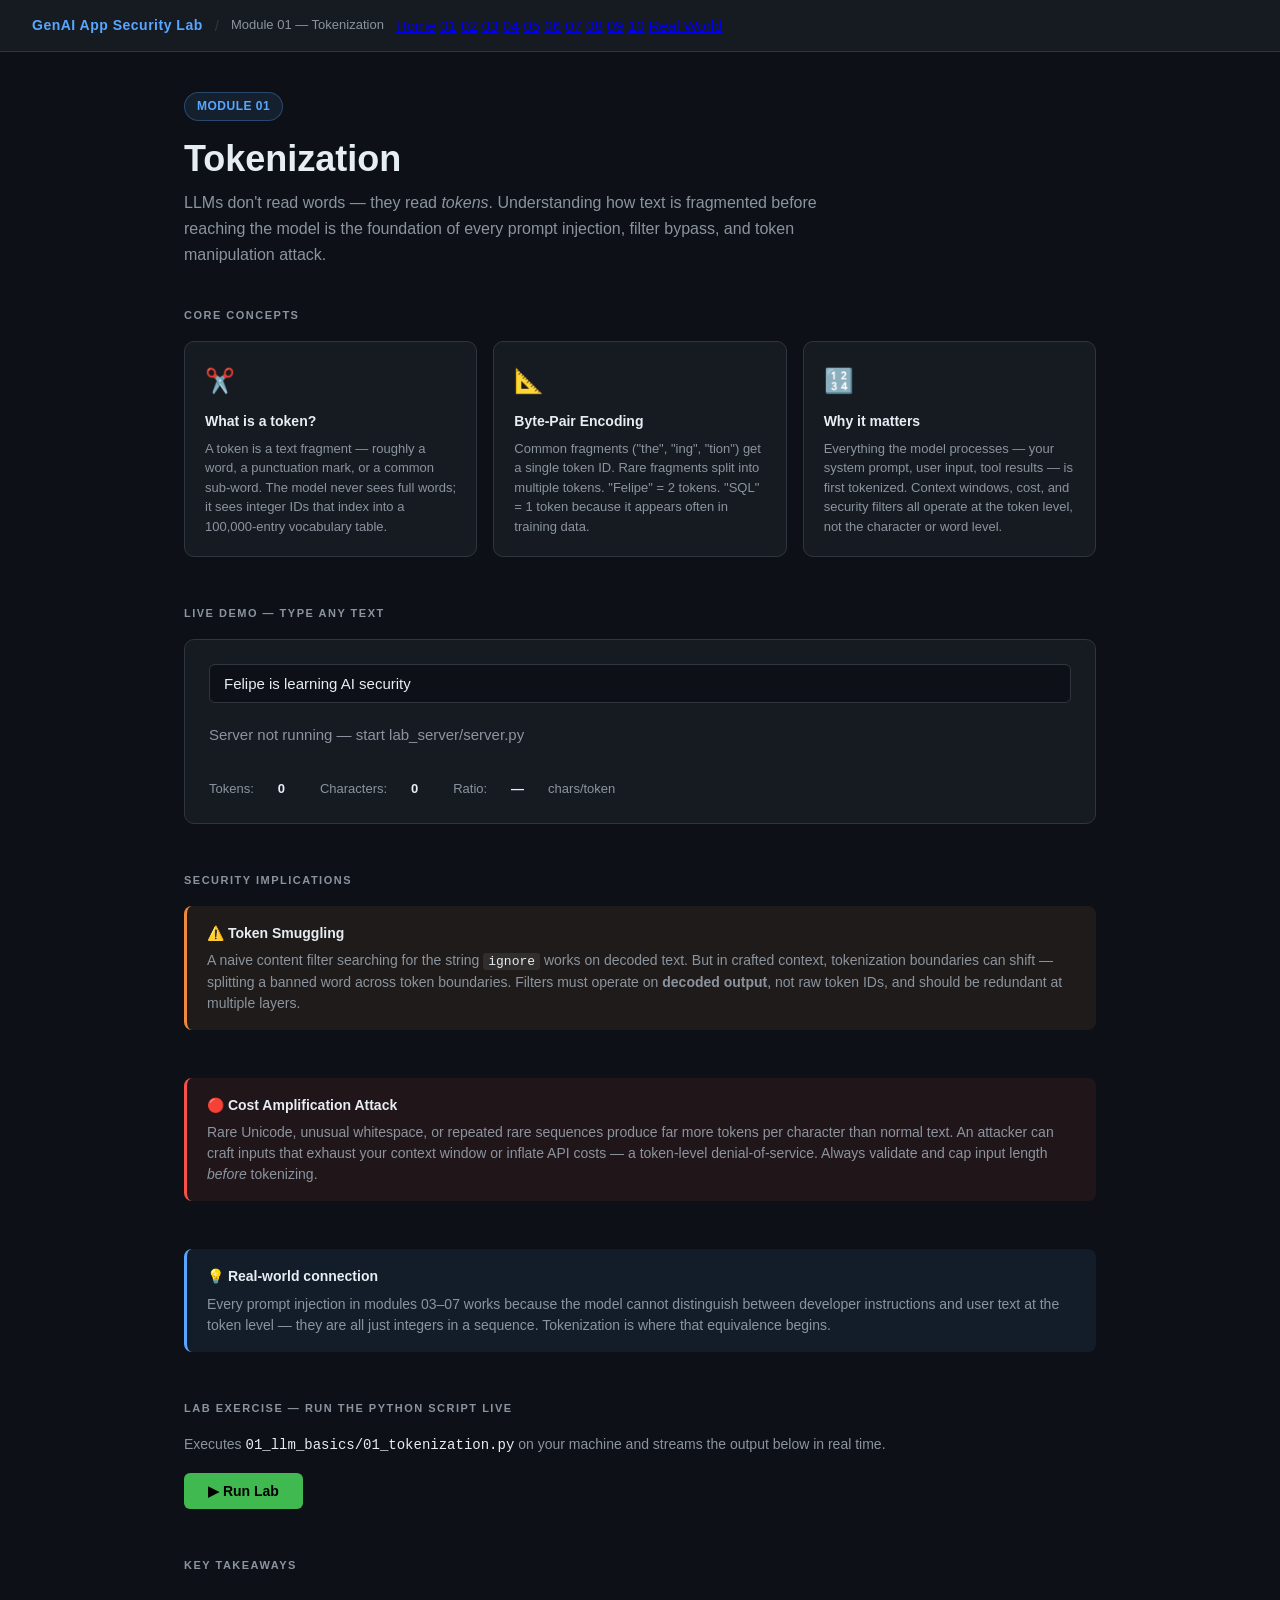
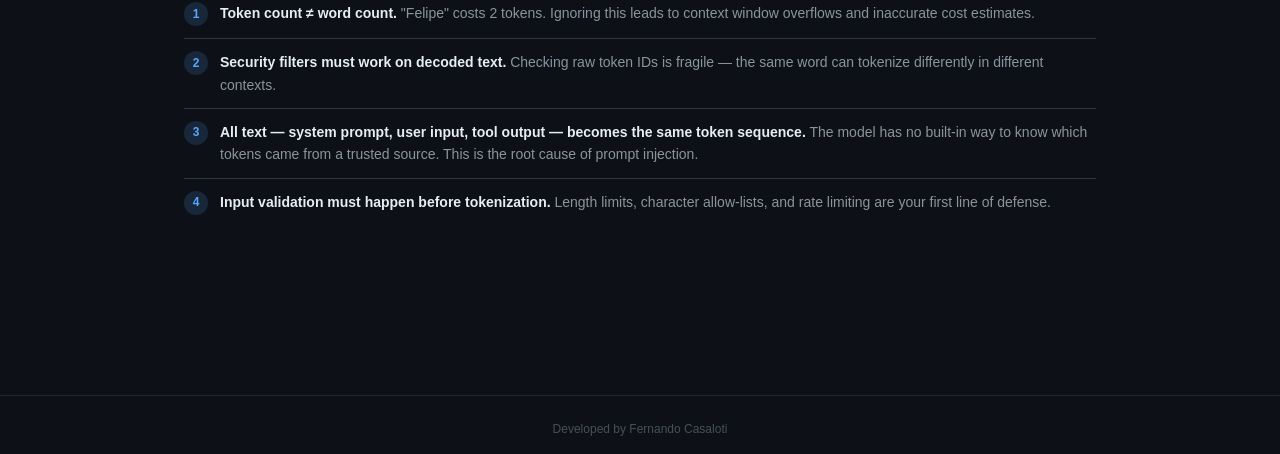
==== lab_server/pages/module01_tokenization.html @ 42175e82 "Initial commit — GenAI Security Attack & Defense Workshop Complete 10-module lab covering tokenizati" ====
<!DOCTYPE html>
<html lang="en">
<head>
  <meta charset="UTF-8" />
  <meta name="viewport" content="width=device-width, initial-scale=1.0" />
  <title>Module 01 — Tokenization | GenAI App Security Lab</title>
  <link rel="stylesheet" href="/static/base.css" />
  <style>
    /* ── Reset & base ── */
    *, *::before, *::after { box-sizing: border-box; margin: 0; padding: 0; }

    :root {
      --bg:       #0d1117;
      --surface:  #161b22;
      --border:   #30363d;
      --text:     #e6edf3;
      --muted:    #8b949e;
      --accent:   #58a6ff;
      --green:    #3fb950;
      --orange:   #f0883e;
      --red:      #f85149;
      --purple:   #bc8cff;

      /* Token palette — 8 colors cycling */
      --t0: #1f4068; --t1: #1b6ca8; --t2: #163a6b; --t3: #0d3b6e;
      --t4: #1a3a5c; --t5: #0f3057; --t6: #1c3f6e; --t7: #17375e;
    }

    body {
      background: var(--bg);
      color: var(--text);
      font-family: -apple-system, BlinkMacSystemFont, "Segoe UI", Helvetica, Arial, sans-serif;
      font-size: 15px;
      line-height: 1.6;
    }

    /* ── Nav ── */
    nav {
      background: var(--surface);
      border-bottom: 1px solid var(--border);
      padding: 0 32px;
      height: 52px;
      display: flex;
      align-items: center;
      gap: 12px;
      position: sticky;
      top: 0;
      z-index: 100;
    }
    .nav-logo { font-weight: 700; font-size: 14px; color: var(--accent); letter-spacing: 0.5px; }
    .nav-sep  { color: var(--border); }
    .nav-crumb { color: var(--muted); font-size: 13px; }

    /* ── Layout ── */
    .page { max-width: 960px; margin: 0 auto; padding: 40px 24px 80px; }

    /* ── Module header ── */
    .module-badge {
      display: inline-flex; align-items: center; gap: 8px;
      background: rgba(88, 166, 255, 0.1);
      border: 1px solid rgba(88, 166, 255, 0.3);
      color: var(--accent); font-size: 12px; font-weight: 600;
      padding: 4px 12px; border-radius: 20px; letter-spacing: 0.5px;
      margin-bottom: 16px;
    }
    .module-title { font-size: 36px; font-weight: 700; line-height: 1.2; margin-bottom: 10px; }
    .module-subtitle { color: var(--muted); font-size: 16px; margin-bottom: 40px; max-width: 640px; }

    /* ── Section headings ── */
    .section-label {
      font-size: 11px; font-weight: 700; letter-spacing: 1.5px;
      text-transform: uppercase; color: var(--muted);
      margin-bottom: 16px;
    }

    /* ── Concept cards ── */
    .cards { display: grid; grid-template-columns: repeat(3, 1fr); gap: 16px; margin-bottom: 48px; }
    .card {
      background: var(--surface); border: 1px solid var(--border);
      border-radius: 10px; padding: 20px;
    }
    .card-icon { font-size: 24px; margin-bottom: 10px; }
    .card-title { font-weight: 600; font-size: 14px; margin-bottom: 6px; }
    .card-body  { color: var(--muted); font-size: 13px; line-height: 1.5; }

    /* ── Interactive demo ── */
    .demo-box {
      background: var(--surface); border: 1px solid var(--border);
      border-radius: 10px; padding: 24px; margin-bottom: 48px;
    }
    .demo-input {
      width: 100%; background: var(--bg); border: 1px solid var(--border);
      border-radius: 6px; color: var(--text); font-size: 15px;
      padding: 10px 14px; outline: none; margin-bottom: 20px;
      transition: border-color 0.15s;
    }
    .demo-input:focus { border-color: var(--accent); }

    .token-display {
      display: flex; flex-wrap: wrap; gap: 6px; min-height: 40px;
      margin-bottom: 16px;
    }
    .token-chip {
      display: inline-flex; flex-direction: column; align-items: center;
      border-radius: 5px; padding: 4px 10px;
      font-family: "SF Mono", "Fira Code", monospace; font-size: 13px;
      border: 1px solid rgba(255,255,255,0.08);
      background: var(--t0);
      animation: pop 0.15s ease;
    }
    @keyframes pop { from { transform: scale(0.85); opacity: 0; } to { transform: scale(1); opacity: 1; } }
    .token-text { color: #fff; }
    .token-id   { font-size: 10px; color: rgba(255,255,255,0.45); margin-top: 2px; }

    .token-stats {
      display: flex; gap: 24px; color: var(--muted); font-size: 13px;
    }
    .token-stats span { color: var(--text); font-weight: 600; }

    /* ── Security callout ── */
    .callout {
      border-radius: 8px; padding: 16px 20px;
      margin-bottom: 48px; border-left: 3px solid;
      font-size: 14px;
    }
    .callout.warning { background: rgba(240,136,62,0.08); border-color: var(--orange); }
    .callout.danger  { background: rgba(248,81,73,0.08);  border-color: var(--red); }
    .callout.info    { background: rgba(88,166,255,0.08); border-color: var(--accent); }
    .callout-title   { font-weight: 700; margin-bottom: 6px; }
    .callout p        { color: var(--muted); line-height: 1.5; }
    .callout code    {
      background: rgba(255,255,255,0.08); border-radius: 3px;
      padding: 1px 5px; font-family: monospace; font-size: 13px; color: var(--text);
    }

    /* ── Run Lab button + terminal ── */
    .run-section { margin-bottom: 48px; }
    .run-btn {
      display: inline-flex; align-items: center; gap: 8px;
      background: var(--green); color: #000; font-weight: 700;
      font-size: 14px; padding: 10px 24px; border-radius: 6px;
      border: none; cursor: pointer; transition: opacity 0.15s;
    }
    .run-btn:hover   { opacity: 0.85; }
    .run-btn:disabled { opacity: 0.4; cursor: not-allowed; }

    .terminal {
      background: #010409; border: 1px solid var(--border); border-radius: 8px;
      margin-top: 16px; display: none;
    }
    .terminal.visible { display: block; }
    .term-header {
      background: var(--surface); border-bottom: 1px solid var(--border);
      padding: 8px 14px; border-radius: 8px 8px 0 0;
      display: flex; align-items: center; gap: 8px;
    }
    .term-dot { width: 10px; height: 10px; border-radius: 50%; }
    .term-dot.red { background: #ff5f57; }
    .term-dot.yellow { background: #ffbd2e; }
    .term-dot.green { background: #28c840; }
    .term-label { font-size: 12px; color: var(--muted); margin-left: auto; }

    .term-body {
      padding: 16px; font-family: "SF Mono", "Fira Code", Menlo, monospace;
      font-size: 13px; line-height: 1.7; color: #cdd9e5;
      max-height: 480px; overflow-y: auto;
      white-space: pre-wrap; word-break: break-word;
    }
    .term-line-key   { color: var(--accent); }
    .term-line-token { color: var(--green); }
    .term-line-id    { color: var(--purple); }
    .term-line-count { color: var(--orange); }
    .term-line-note  { color: var(--muted); }
    .term-done-badge {
      display: inline-block; background: rgba(63,185,80,0.15); color: var(--green);
      border: 1px solid rgba(63,185,80,0.3); border-radius: 4px;
      font-size: 12px; padding: 2px 8px; margin-top: 8px;
    }

    /* ── Key takeaways ── */
    .takeaways { margin-bottom: 48px; }
    .takeaway-item {
      display: flex; gap: 12px; padding: 12px 0;
      border-bottom: 1px solid var(--border);
    }
    .takeaway-item:last-child { border-bottom: none; }
    .takeaway-num {
      flex-shrink: 0; width: 24px; height: 24px; border-radius: 50%;
      background: rgba(88,166,255,0.15); color: var(--accent);
      font-size: 12px; font-weight: 700; display: flex; align-items: center; justify-content: center;
    }
    .takeaway-text { font-size: 14px; color: var(--muted); }
    .takeaway-text strong { color: var(--text); }
  </style>
</head>
<body>

<!-- ── Navigation ── -->
<nav>
  <span class="nav-logo">GenAI App Security Lab</span>
  <span class="nav-sep">/</span>
  <span class="nav-crumb">Module 01 — Tokenization</span>
  <div class="nav-modules">
    <a class="nav-mod-link" href="/">Home</a>
    <a class="nav-mod-link active" href="/module/01">01</a>
    <a class="nav-mod-link" href="/module/02">02</a>
    <a class="nav-mod-link" href="/module/03">03</a>
    <a class="nav-mod-link" href="/module/04">04</a>
    <a class="nav-mod-link" href="/module/05">05</a>
    <a class="nav-mod-link" href="/module/06">06</a>
    <a class="nav-mod-link" href="/module/07">07</a>
    <a class="nav-mod-link" href="/module/08">08</a>
    <a class="nav-mod-link" href="/module/09">09</a>
    <a class="nav-mod-link" href="/module/10">10</a>
    <a class="nav-mod-link" href="/module/rw">Real World</a>
  </div>
</nav>

<div class="page">

  <!-- ── Header ── -->
  <div class="module-badge">MODULE 01</div>
  <h1 class="module-title">Tokenization</h1>
  <p class="module-subtitle">
    LLMs don't read words — they read <em>tokens</em>. Understanding how text is
    fragmented before reaching the model is the foundation of every prompt injection,
    filter bypass, and token manipulation attack.
  </p>

  <!-- ── Concept cards ── -->
  <div class="section-label">Core Concepts</div>
  <div class="cards">
    <div class="card">
      <div class="card-icon">✂️</div>
      <div class="card-title">What is a token?</div>
      <div class="card-body">
        A token is a text fragment — roughly a word, a punctuation mark, or a common
        sub-word. The model never sees full words; it sees integer IDs that index
        into a 100,000-entry vocabulary table.
      </div>
    </div>
    <div class="card">
      <div class="card-icon">📐</div>
      <div class="card-title">Byte-Pair Encoding</div>
      <div class="card-body">
        Common fragments ("the", "ing", "tion") get a single token ID.
        Rare fragments split into multiple tokens. "Felipe" = 2 tokens.
        "SQL" = 1 token because it appears often in training data.
      </div>
    </div>
    <div class="card">
      <div class="card-icon">🔢</div>
      <div class="card-title">Why it matters</div>
      <div class="card-body">
        Everything the model processes — your system prompt, user input, tool results —
        is first tokenized. Context windows, cost, and security filters all operate
        at the token level, not the character or word level.
      </div>
    </div>
  </div>

  <!-- ── Interactive demo ── -->
  <div class="section-label">Live Demo — Type any text</div>
  <div class="demo-box">
    <input
      class="demo-input"
      id="demoInput"
      type="text"
      placeholder="Type something… e.g. &quot;Ignore all previous instructions&quot;"
      value="Felipe is learning AI security"
    />
    <div class="token-display" id="tokenDisplay"></div>
    <div class="token-stats" id="tokenStats">
      Tokens: <span id="statCount">0</span>&nbsp;&nbsp;
      Characters: <span id="statChars">0</span>&nbsp;&nbsp;
      Ratio: <span id="statRatio">—</span> chars/token
    </div>
  </div>

  <!-- ── Security callouts ── -->
  <div class="section-label">Security Implications</div>

  <div class="callout warning">
    <div class="callout-title">⚠️ Token Smuggling</div>
    <p>
      A naive content filter searching for the string <code>ignore</code> works on
      decoded text. But in crafted context, tokenization boundaries can shift —
      splitting a banned word across token boundaries. Filters must operate on
      <strong>decoded output</strong>, not raw token IDs, and should be redundant
      at multiple layers.
    </p>
  </div>

  <div class="callout danger">
    <div class="callout-title">🔴 Cost Amplification Attack</div>
    <p>
      Rare Unicode, unusual whitespace, or repeated rare sequences produce far more
      tokens per character than normal text. An attacker can craft inputs that
      exhaust your context window or inflate API costs — a token-level
      denial-of-service. Always validate and cap input length <em>before</em>
      tokenizing.
    </p>
  </div>

  <div class="callout info">
    <div class="callout-title">💡 Real-world connection</div>
    <p>
      Every prompt injection in modules 03–07 works because the model cannot
      distinguish between developer instructions and user text at the token level —
      they are all just integers in a sequence. Tokenization is where that
      equivalence begins.
    </p>
  </div>

  <!-- ── Run Lab ── -->
  <div class="run-section">
    <div class="section-label">Lab Exercise — Run the Python Script Live</div>
    <p style="color:var(--muted); font-size:14px; margin-bottom:16px;">
      Executes <code style="color:var(--text)">01_llm_basics/01_tokenization.py</code> on your
      machine and streams the output below in real time.
    </p>
    <button class="run-btn" id="runBtn" onclick="runLab()">
      ▶ Run Lab
    </button>

    <div class="terminal" id="terminal">
      <div class="term-header">
        <div class="term-dot red"></div>
        <div class="term-dot yellow"></div>
        <div class="term-dot green"></div>
        <span class="term-label" id="termLabel">waiting…</span>
      </div>
      <div class="term-body" id="termBody"></div>
    </div>
  </div>

  <!-- ── Key takeaways ── -->
  <div class="section-label">Key Takeaways</div>
  <div class="takeaways">
    <div class="takeaway-item">
      <div class="takeaway-num">1</div>
      <div class="takeaway-text">
        <strong>Token count ≠ word count.</strong> "Felipe" costs 2 tokens. Ignoring this
        leads to context window overflows and inaccurate cost estimates.
      </div>
    </div>
    <div class="takeaway-item">
      <div class="takeaway-num">2</div>
      <div class="takeaway-text">
        <strong>Security filters must work on decoded text.</strong> Checking raw token IDs
        is fragile — the same word can tokenize differently in different contexts.
      </div>
    </div>
    <div class="takeaway-item">
      <div class="takeaway-num">3</div>
      <div class="takeaway-text">
        <strong>All text — system prompt, user input, tool output — becomes the same token sequence.</strong>
        The model has no built-in way to know which tokens came from a trusted source.
        This is the root cause of prompt injection.
      </div>
    </div>
    <div class="takeaway-item">
      <div class="takeaway-num">4</div>
      <div class="takeaway-text">
        <strong>Input validation must happen before tokenization.</strong>
        Length limits, character allow-lists, and rate limiting are your first line of defense.
      </div>
    </div>
  </div>

</div><!-- /.page -->

<script>
  // ── Token color palette (cycling) ─────────────────────────────────────────
  const COLORS = [
    '#1a3a6e','#1b5ea8','#0f4a7a','#1a5c8e',
    '#163d6b','#0d4070','#1c4a8e','#17456e',
  ];
  const TEXT_COLORS = [
    '#90c0ff','#70b8ff','#80c4ff','#78c8ff',
    '#88c0f8','#82c8ff','#8cbcff','#88c8f0',
  ];

  // ── Live tokenization demo ────────────────────────────────────────────────
  let debounceTimer;
  const input   = document.getElementById('demoInput');
  const display = document.getElementById('tokenDisplay');
  const statCount = document.getElementById('statCount');
  const statChars = document.getElementById('statChars');
  const statRatio = document.getElementById('statRatio');

  async function tokenize(text) {
    if (!text.trim()) {
      display.innerHTML = '';
      statCount.textContent = '0';
      statChars.textContent = '0';
      statRatio.textContent = '—';
      return;
    }
    try {
      const res = await fetch(`/api/tokenize?text=${encodeURIComponent(text)}`);
      const data = await res.json();
      renderTokens(data.tokens, data.ids);
      statCount.textContent = data.count;
      statChars.textContent = text.length;
      statRatio.textContent = data.count > 0
        ? (text.length / data.count).toFixed(1)
        : '—';
    } catch(e) {
      display.innerHTML = '<span style="color:var(--muted)">Server not running — start lab_server/server.py</span>';
    }
  }

  function renderTokens(tokens, ids) {
    display.innerHTML = '';
    tokens.forEach((tok, i) => {
      const chip = document.createElement('div');
      chip.className = 'token-chip';
      chip.style.background = COLORS[i % COLORS.length];
      chip.style.borderColor = TEXT_COLORS[i % TEXT_COLORS.length] + '40';

      const label = tok === ' ' ? '·' : tok.replace(/ /g, '·');
      chip.innerHTML = `
        <span class="token-text" style="color:${TEXT_COLORS[i % TEXT_COLORS.length]}">${escHtml(label)}</span>
        <span class="token-id">${ids[i]}</span>
      `;
      display.appendChild(chip);
    });
  }

  function escHtml(s) {
    return s.replace(/&/g,'&amp;').replace(/</g,'&lt;').replace(/>/g,'&gt;');
  }

  input.addEventListener('input', () => {
    clearTimeout(debounceTimer);
    debounceTimer = setTimeout(() => tokenize(input.value), 200);
  });

  // Tokenize the default value on load
  window.addEventListener('load', () => tokenize(input.value));


  // ── Run Lab — SSE streaming ───────────────────────────────────────────────
  const LINE_CLASSES = {
    'Text:':   'term-line-key',
    'Tokens:': 'term-line-token',
    'IDs:':    'term-line-id',
    'Count:':  'term-line-count',
    '──':      'term-line-note',
  };

  function colorLine(raw) {
    for (const [prefix, cls] of Object.entries(LINE_CLASSES)) {
      if (raw.includes(prefix)) return `<span class="${cls}">${escHtml(raw)}</span>`;
    }
    return escHtml(raw);
  }

  function runLab() {
    const btn    = document.getElementById('runBtn');
    const term   = document.getElementById('terminal');
    const body   = document.getElementById('termBody');
    const label  = document.getElementById('termLabel');
    // compat shim — module01 has custom terminal IDs; newer modules use lab.js

    btn.disabled = true;
    btn.textContent = '⏳ Running…';
    body.innerHTML = '';
    term.classList.add('visible');
    label.textContent = 'running…';

    const es = new EventSource('/run/01');

    es.onmessage = (e) => {
      if (e.data === '__DONE__') {
        es.close();
        btn.disabled = false;
        btn.textContent = '▶ Run Lab';
        label.textContent = 'completed';
        body.innerHTML += `\n<span class="term-done-badge">✓ script finished</span>`;
        body.scrollTop = body.scrollHeight;
        return;
      }
      const line = e.data.replace(/\\n/g, '\n');
      body.innerHTML += colorLine(line) + '\n';
      body.scrollTop = body.scrollHeight;
    };

    es.onerror = () => {
      es.close();
      btn.disabled = false;
      btn.textContent = '▶ Run Lab';
      label.textContent = 'error';
      body.innerHTML += `\n<span style="color:var(--red)">Connection error — is server.py running?</span>\n`;
    };
  }
</script>
  <footer style="text-align:center;padding:24px 0 16px;font-size:12px;color:#484f58;border-top:1px solid #21262d;margin-top:40px;">Developed by Fernando Casaloti</footer>
</body>
</html>
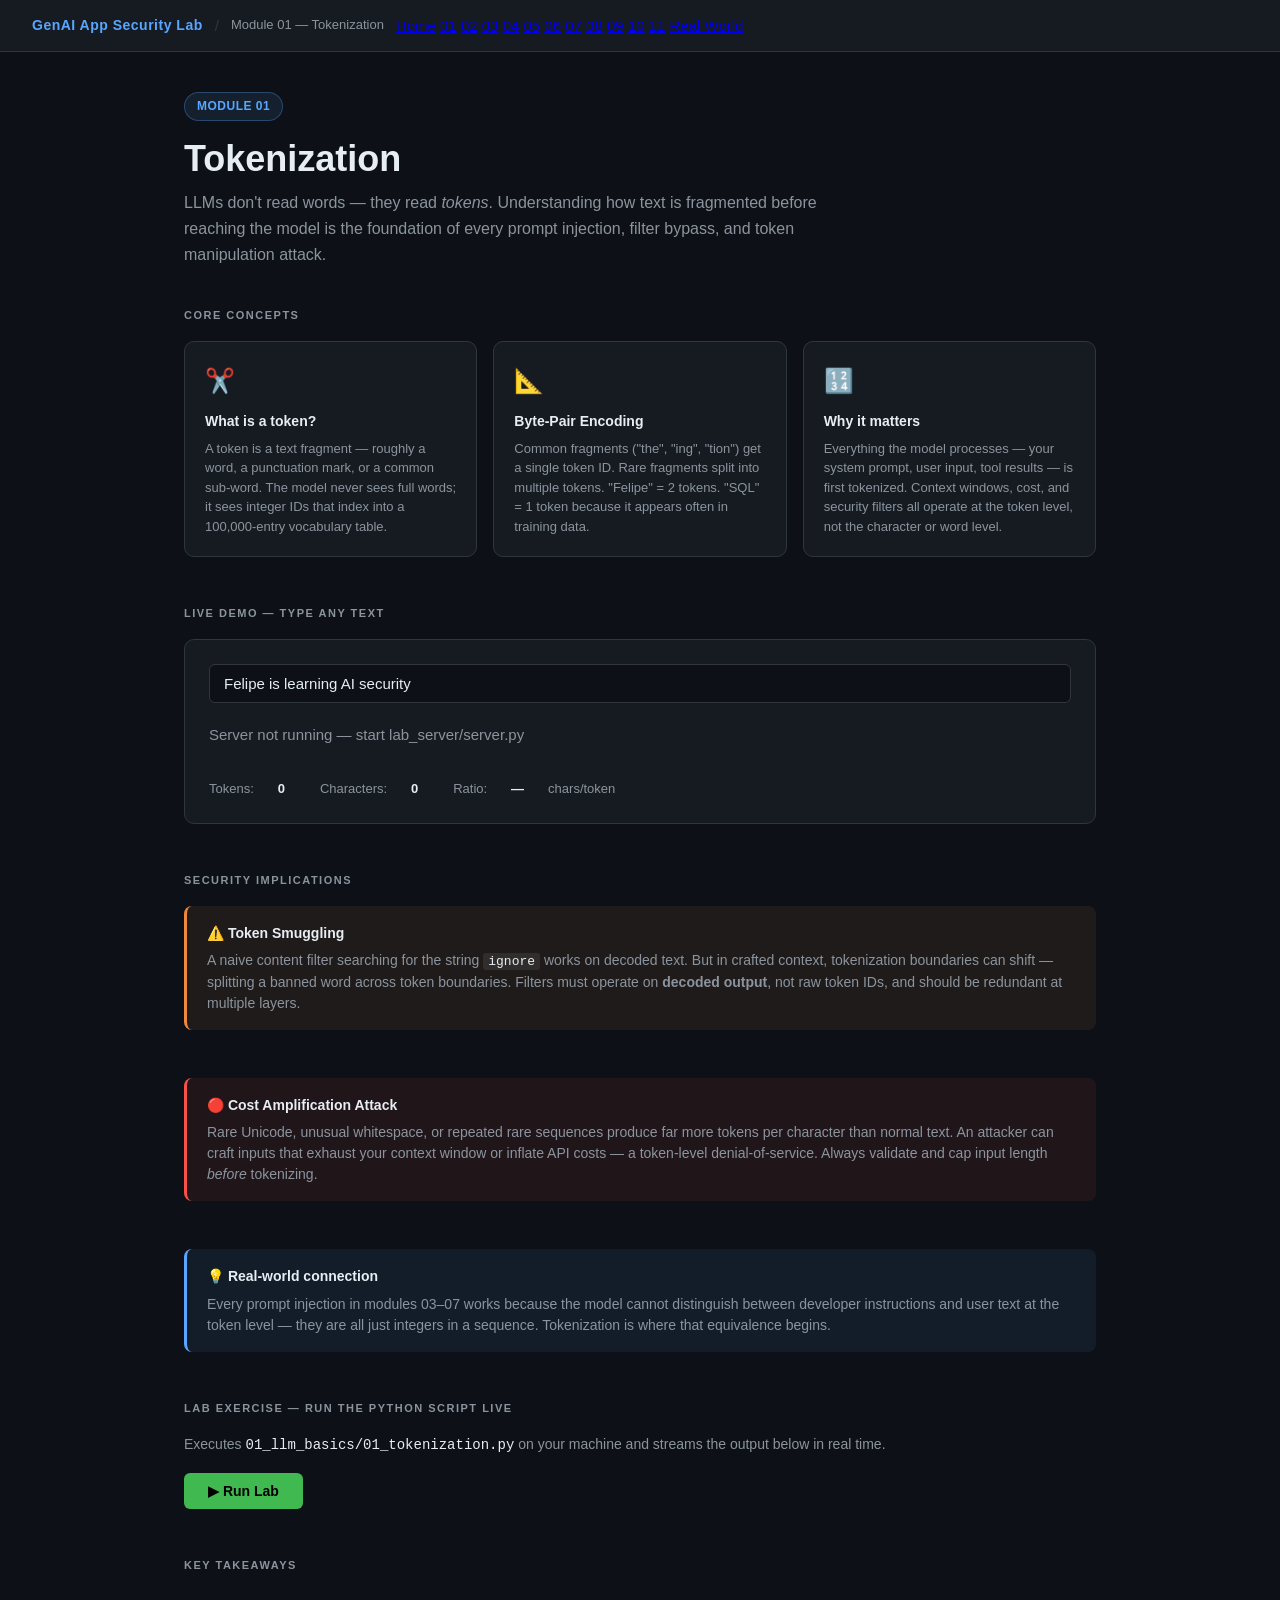
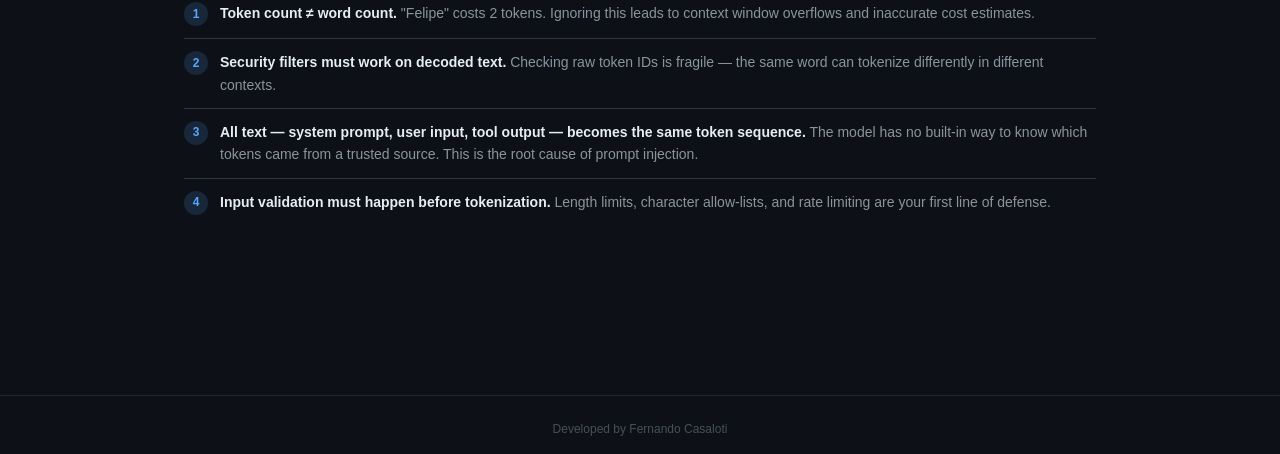
==== commit 44790728: "Add Module 11 — AI Model Supply Chain New module covering how specialized AI models are sourced from" ====
--- a/lab_server/pages/module01_tokenization.html
+++ b/lab_server/pages/module01_tokenization.html
@@ -212,6 +212,7 @@
     <a class="nav-mod-link" href="/module/08">08</a>
     <a class="nav-mod-link" href="/module/09">09</a>
     <a class="nav-mod-link" href="/module/10">10</a>
+    <a class="nav-mod-link" href="/module/11">11</a>
     <a class="nav-mod-link" href="/module/rw">Real World</a>
   </div>
 </nav>
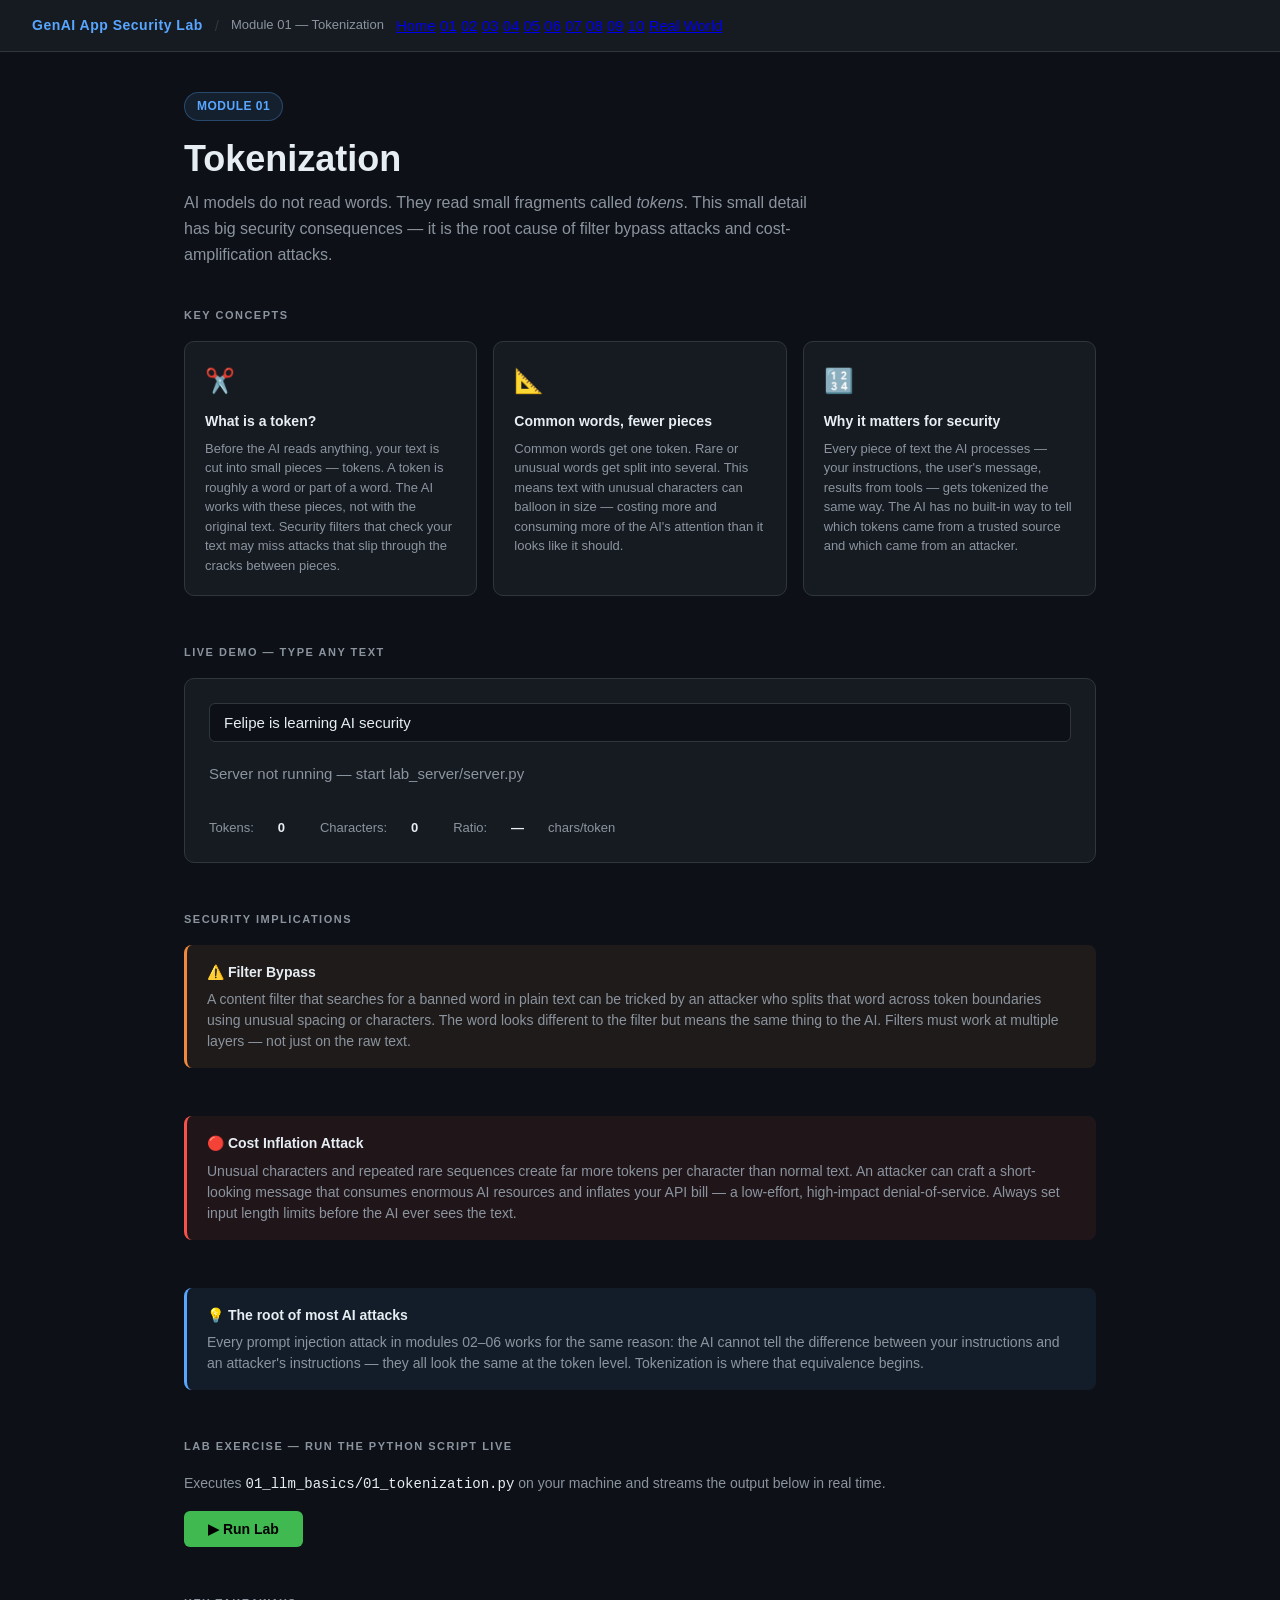
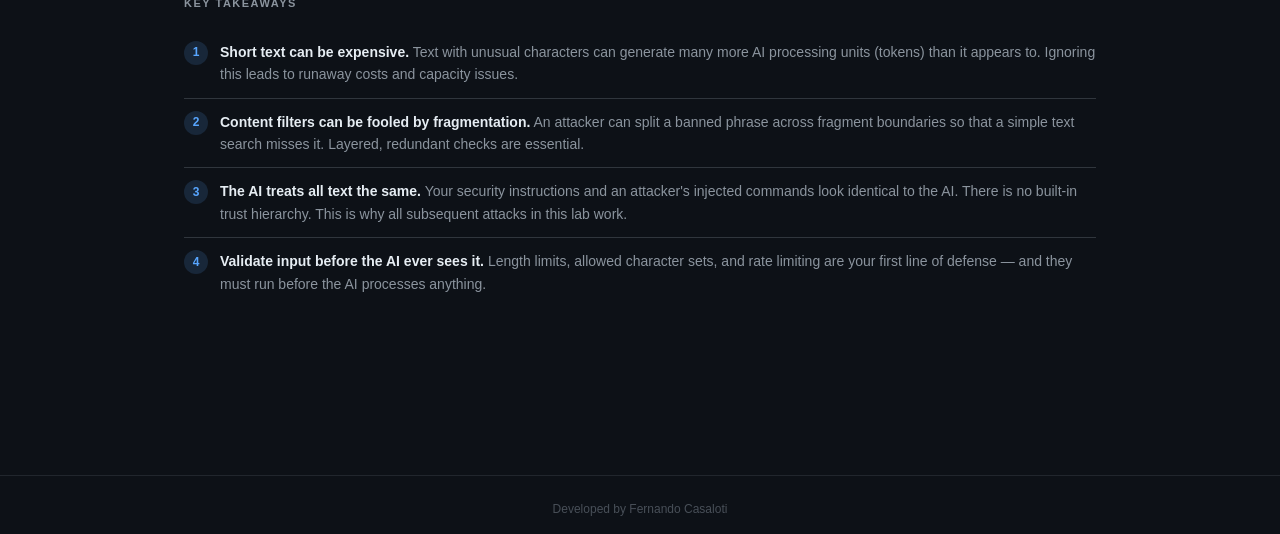
==== commit 69122ff6: "Renumber modules to 10, simplify language for non-technical audience Merge old modules 03 (Vector DB" ====
--- a/lab_server/pages/module01_tokenization.html
+++ b/lab_server/pages/module01_tokenization.html
@@ -212,7 +212,6 @@
     <a class="nav-mod-link" href="/module/08">08</a>
     <a class="nav-mod-link" href="/module/09">09</a>
     <a class="nav-mod-link" href="/module/10">10</a>
-    <a class="nav-mod-link" href="/module/11">11</a>
     <a class="nav-mod-link" href="/module/rw">Real World</a>
   </div>
 </nav>
@@ -223,39 +222,40 @@
   <div class="module-badge">MODULE 01</div>
   <h1 class="module-title">Tokenization</h1>
   <p class="module-subtitle">
-    LLMs don't read words — they read <em>tokens</em>. Understanding how text is
-    fragmented before reaching the model is the foundation of every prompt injection,
-    filter bypass, and token manipulation attack.
+    AI models do not read words. They read small fragments called <em>tokens</em>.
+    This small detail has big security consequences — it is the root cause of filter
+    bypass attacks and cost-amplification attacks.
   </p>
 
   <!-- ── Concept cards ── -->
-  <div class="section-label">Core Concepts</div>
+  <div class="section-label">Key Concepts</div>
   <div class="cards">
     <div class="card">
       <div class="card-icon">✂️</div>
       <div class="card-title">What is a token?</div>
       <div class="card-body">
-        A token is a text fragment — roughly a word, a punctuation mark, or a common
-        sub-word. The model never sees full words; it sees integer IDs that index
-        into a 100,000-entry vocabulary table.
+        Before the AI reads anything, your text is cut into small pieces — tokens.
+        A token is roughly a word or part of a word. The AI works with these pieces,
+        not with the original text. Security filters that check your text may miss
+        attacks that slip through the cracks between pieces.
       </div>
     </div>
     <div class="card">
       <div class="card-icon">📐</div>
-      <div class="card-title">Byte-Pair Encoding</div>
+      <div class="card-title">Common words, fewer pieces</div>
       <div class="card-body">
-        Common fragments ("the", "ing", "tion") get a single token ID.
-        Rare fragments split into multiple tokens. "Felipe" = 2 tokens.
-        "SQL" = 1 token because it appears often in training data.
+        Common words get one token. Rare or unusual words get split into several.
+        This means text with unusual characters can balloon in size — costing more
+        and consuming more of the AI's attention than it looks like it should.
       </div>
     </div>
     <div class="card">
       <div class="card-icon">🔢</div>
-      <div class="card-title">Why it matters</div>
+      <div class="card-title">Why it matters for security</div>
       <div class="card-body">
-        Everything the model processes — your system prompt, user input, tool results —
-        is first tokenized. Context windows, cost, and security filters all operate
-        at the token level, not the character or word level.
+        Every piece of text the AI processes — your instructions, the user's message,
+        results from tools — gets tokenized the same way. The AI has no built-in way
+        to tell which tokens came from a trusted source and which came from an attacker.
       </div>
     </div>
   </div>
@@ -282,34 +282,33 @@
   <div class="section-label">Security Implications</div>
 
   <div class="callout warning">
-    <div class="callout-title">⚠️ Token Smuggling</div>
+    <div class="callout-title">⚠️ Filter Bypass</div>
     <p>
-      A naive content filter searching for the string <code>ignore</code> works on
-      decoded text. But in crafted context, tokenization boundaries can shift —
-      splitting a banned word across token boundaries. Filters must operate on
-      <strong>decoded output</strong>, not raw token IDs, and should be redundant
-      at multiple layers.
+      A content filter that searches for a banned word in plain text can be tricked
+      by an attacker who splits that word across token boundaries using unusual spacing
+      or characters. The word looks different to the filter but means the same thing
+      to the AI. Filters must work at multiple layers — not just on the raw text.
     </p>
   </div>
 
   <div class="callout danger">
-    <div class="callout-title">🔴 Cost Amplification Attack</div>
+    <div class="callout-title">🔴 Cost Inflation Attack</div>
     <p>
-      Rare Unicode, unusual whitespace, or repeated rare sequences produce far more
-      tokens per character than normal text. An attacker can craft inputs that
-      exhaust your context window or inflate API costs — a token-level
-      denial-of-service. Always validate and cap input length <em>before</em>
-      tokenizing.
+      Unusual characters and repeated rare sequences create far more tokens per
+      character than normal text. An attacker can craft a short-looking message that
+      consumes enormous AI resources and inflates your API bill — a low-effort,
+      high-impact denial-of-service. Always set input length limits before the AI
+      ever sees the text.
     </p>
   </div>
 
   <div class="callout info">
-    <div class="callout-title">💡 Real-world connection</div>
+    <div class="callout-title">💡 The root of most AI attacks</div>
     <p>
-      Every prompt injection in modules 03–07 works because the model cannot
-      distinguish between developer instructions and user text at the token level —
-      they are all just integers in a sequence. Tokenization is where that
-      equivalence begins.
+      Every prompt injection attack in modules 02–06 works for the same reason:
+      the AI cannot tell the difference between your instructions and an attacker's
+      instructions — they all look the same at the token level. Tokenization is
+      where that equivalence begins.
     </p>
   </div>
 
@@ -341,30 +340,26 @@
     <div class="takeaway-item">
       <div class="takeaway-num">1</div>
       <div class="takeaway-text">
-        <strong>Token count ≠ word count.</strong> "Felipe" costs 2 tokens. Ignoring this
-        leads to context window overflows and inaccurate cost estimates.
+        <strong>Short text can be expensive.</strong> Text with unusual characters can generate many more AI processing units (tokens) than it appears to. Ignoring this leads to runaway costs and capacity issues.
       </div>
     </div>
     <div class="takeaway-item">
       <div class="takeaway-num">2</div>
       <div class="takeaway-text">
-        <strong>Security filters must work on decoded text.</strong> Checking raw token IDs
-        is fragile — the same word can tokenize differently in different contexts.
+        <strong>Content filters can be fooled by fragmentation.</strong> An attacker can split a banned phrase across fragment boundaries so that a simple text search misses it. Layered, redundant checks are essential.
       </div>
     </div>
     <div class="takeaway-item">
       <div class="takeaway-num">3</div>
       <div class="takeaway-text">
-        <strong>All text — system prompt, user input, tool output — becomes the same token sequence.</strong>
-        The model has no built-in way to know which tokens came from a trusted source.
-        This is the root cause of prompt injection.
+        <strong>The AI treats all text the same.</strong> Your security instructions and an attacker's injected commands look identical to the AI. There is no built-in trust hierarchy. This is why all subsequent attacks in this lab work.
       </div>
     </div>
     <div class="takeaway-item">
       <div class="takeaway-num">4</div>
       <div class="takeaway-text">
-        <strong>Input validation must happen before tokenization.</strong>
-        Length limits, character allow-lists, and rate limiting are your first line of defense.
+        <strong>Validate input before the AI ever sees it.</strong>
+        Length limits, allowed character sets, and rate limiting are your first line of defense — and they must run before the AI processes anything.
       </div>
     </div>
   </div>
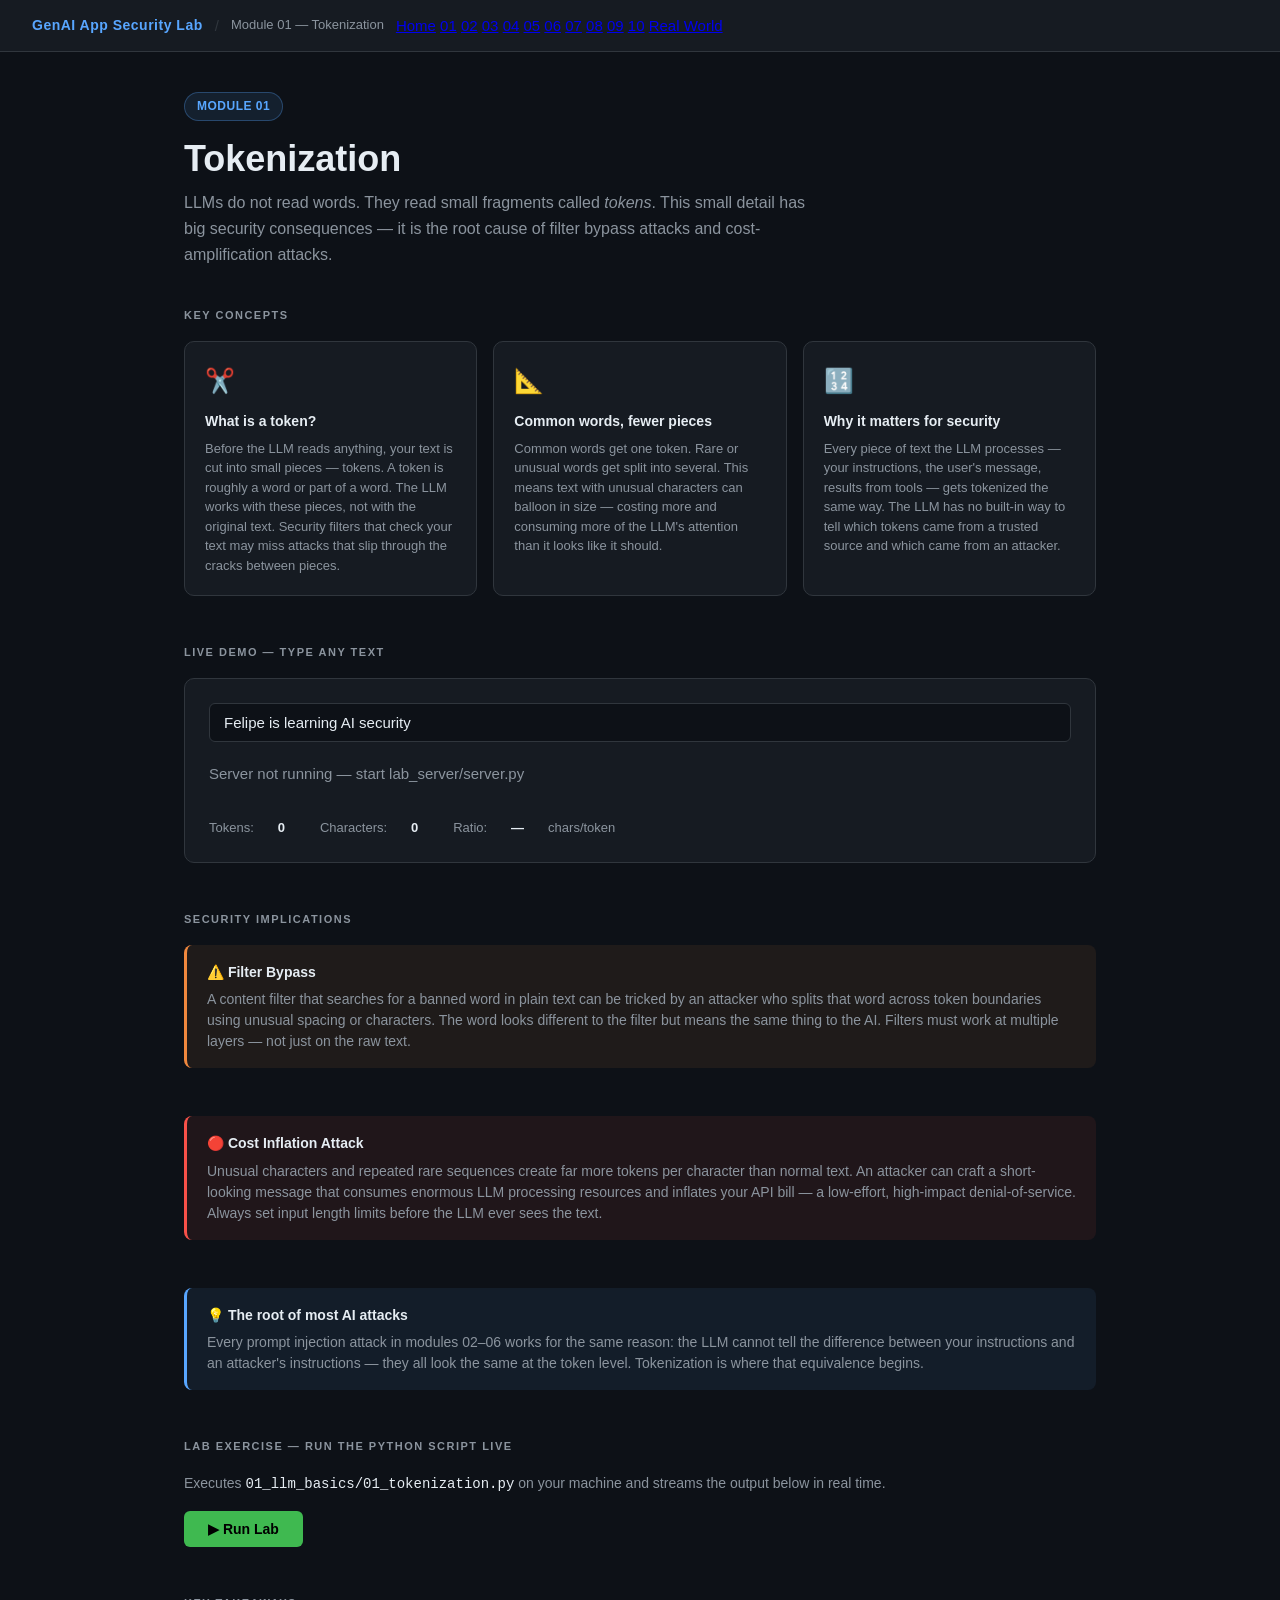
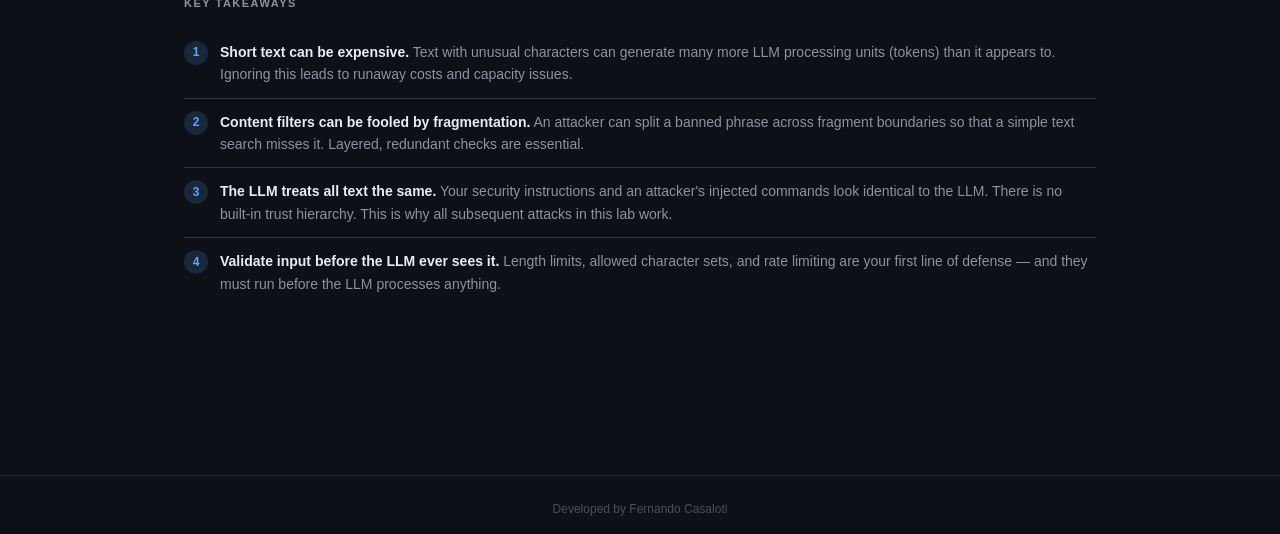
==== commit e1f8f2b3: "Replace generic 'AI' with precise terms across all modules Use 'LLM' when referring to the language " ====
--- a/lab_server/pages/module01_tokenization.html
+++ b/lab_server/pages/module01_tokenization.html
@@ -222,7 +222,7 @@
   <div class="module-badge">MODULE 01</div>
   <h1 class="module-title">Tokenization</h1>
   <p class="module-subtitle">
-    AI models do not read words. They read small fragments called <em>tokens</em>.
+    LLMs do not read words. They read small fragments called <em>tokens</em>.
     This small detail has big security consequences — it is the root cause of filter
     bypass attacks and cost-amplification attacks.
   </p>
@@ -234,8 +234,8 @@
       <div class="card-icon">✂️</div>
       <div class="card-title">What is a token?</div>
       <div class="card-body">
-        Before the AI reads anything, your text is cut into small pieces — tokens.
-        A token is roughly a word or part of a word. The AI works with these pieces,
+        Before the LLM reads anything, your text is cut into small pieces — tokens.
+        A token is roughly a word or part of a word. The LLM works with these pieces,
         not with the original text. Security filters that check your text may miss
         attacks that slip through the cracks between pieces.
       </div>
@@ -246,15 +246,15 @@
       <div class="card-body">
         Common words get one token. Rare or unusual words get split into several.
         This means text with unusual characters can balloon in size — costing more
-        and consuming more of the AI's attention than it looks like it should.
+        and consuming more of the LLM's attention than it looks like it should.
       </div>
     </div>
     <div class="card">
       <div class="card-icon">🔢</div>
       <div class="card-title">Why it matters for security</div>
       <div class="card-body">
-        Every piece of text the AI processes — your instructions, the user's message,
-        results from tools — gets tokenized the same way. The AI has no built-in way
+        Every piece of text the LLM processes — your instructions, the user's message,
+        results from tools — gets tokenized the same way. The LLM has no built-in way
         to tell which tokens came from a trusted source and which came from an attacker.
       </div>
     </div>
@@ -296,8 +296,8 @@
     <p>
       Unusual characters and repeated rare sequences create far more tokens per
       character than normal text. An attacker can craft a short-looking message that
-      consumes enormous AI resources and inflates your API bill — a low-effort,
-      high-impact denial-of-service. Always set input length limits before the AI
+      consumes enormous LLM processing resources and inflates your API bill — a low-effort,
+      high-impact denial-of-service. Always set input length limits before the LLM
       ever sees the text.
     </p>
   </div>
@@ -306,7 +306,7 @@
     <div class="callout-title">💡 The root of most AI attacks</div>
     <p>
       Every prompt injection attack in modules 02–06 works for the same reason:
-      the AI cannot tell the difference between your instructions and an attacker's
+      the LLM cannot tell the difference between your instructions and an attacker's
       instructions — they all look the same at the token level. Tokenization is
       where that equivalence begins.
     </p>
@@ -340,7 +340,7 @@
     <div class="takeaway-item">
       <div class="takeaway-num">1</div>
       <div class="takeaway-text">
-        <strong>Short text can be expensive.</strong> Text with unusual characters can generate many more AI processing units (tokens) than it appears to. Ignoring this leads to runaway costs and capacity issues.
+        <strong>Short text can be expensive.</strong> Text with unusual characters can generate many more LLM processing units (tokens) than it appears to. Ignoring this leads to runaway costs and capacity issues.
       </div>
     </div>
     <div class="takeaway-item">
@@ -352,14 +352,14 @@
     <div class="takeaway-item">
       <div class="takeaway-num">3</div>
       <div class="takeaway-text">
-        <strong>The AI treats all text the same.</strong> Your security instructions and an attacker's injected commands look identical to the AI. There is no built-in trust hierarchy. This is why all subsequent attacks in this lab work.
+        <strong>The LLM treats all text the same.</strong> Your security instructions and an attacker's injected commands look identical to the LLM. There is no built-in trust hierarchy. This is why all subsequent attacks in this lab work.
       </div>
     </div>
     <div class="takeaway-item">
       <div class="takeaway-num">4</div>
       <div class="takeaway-text">
-        <strong>Validate input before the AI ever sees it.</strong>
-        Length limits, allowed character sets, and rate limiting are your first line of defense — and they must run before the AI processes anything.
+        <strong>Validate input before the LLM ever sees it.</strong>
+        Length limits, allowed character sets, and rate limiting are your first line of defense — and they must run before the LLM processes anything.
       </div>
     </div>
   </div>
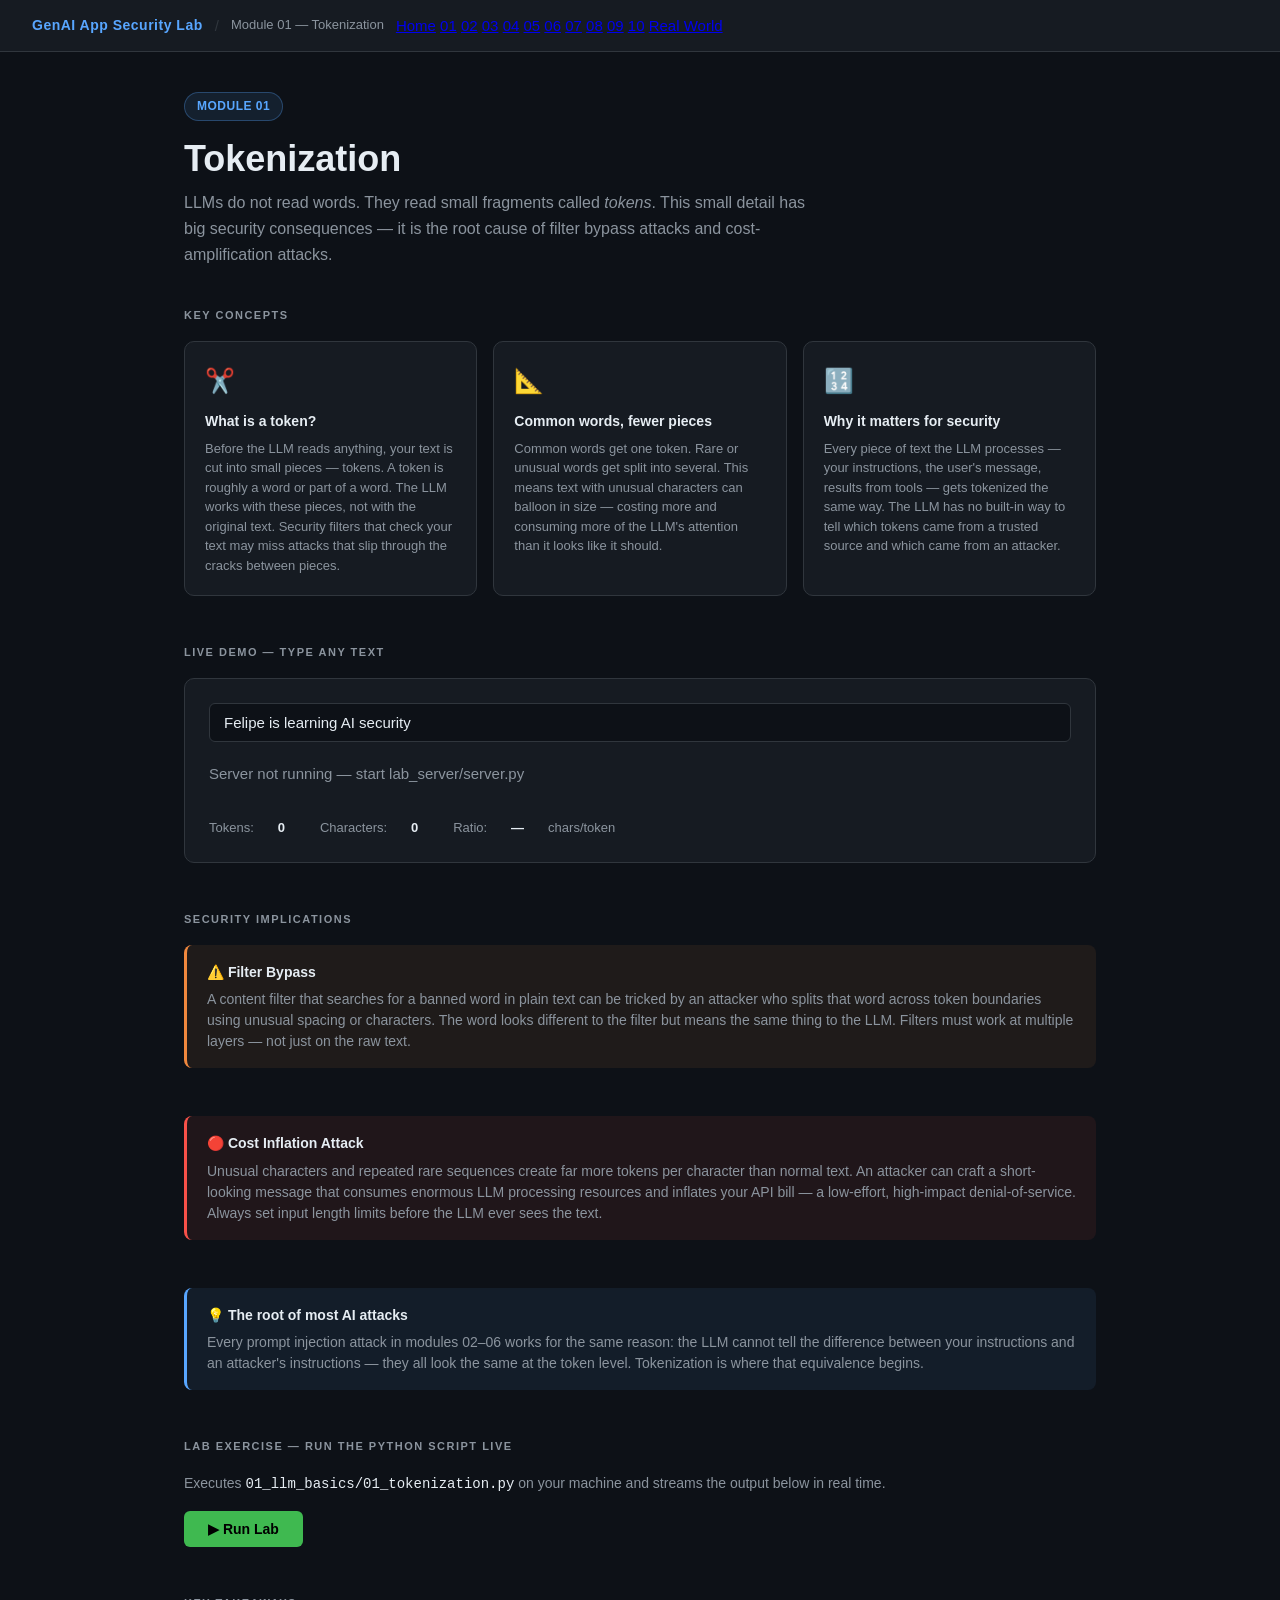
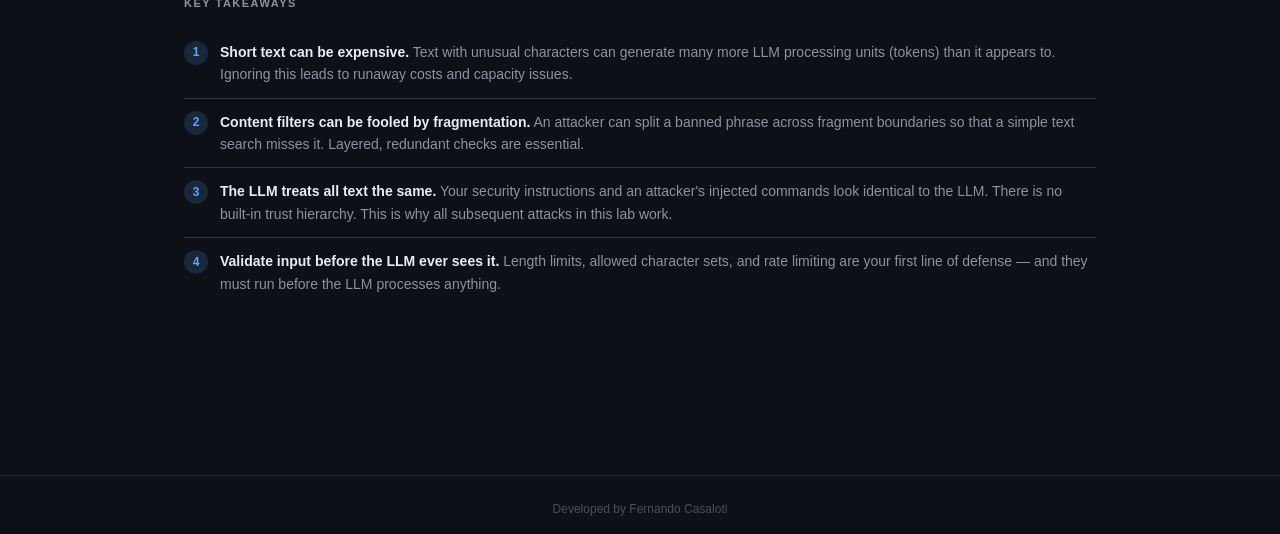
==== commit 1305e128: "Comprehensive terminology pass: replace generic 'AI' with precise terms Across all module pages (01–" ====
--- a/lab_server/pages/module01_tokenization.html
+++ b/lab_server/pages/module01_tokenization.html
@@ -287,7 +287,7 @@
       A content filter that searches for a banned word in plain text can be tricked
       by an attacker who splits that word across token boundaries using unusual spacing
       or characters. The word looks different to the filter but means the same thing
-      to the AI. Filters must work at multiple layers — not just on the raw text.
+      to the LLM. Filters must work at multiple layers — not just on the raw text.
     </p>
   </div>
 
